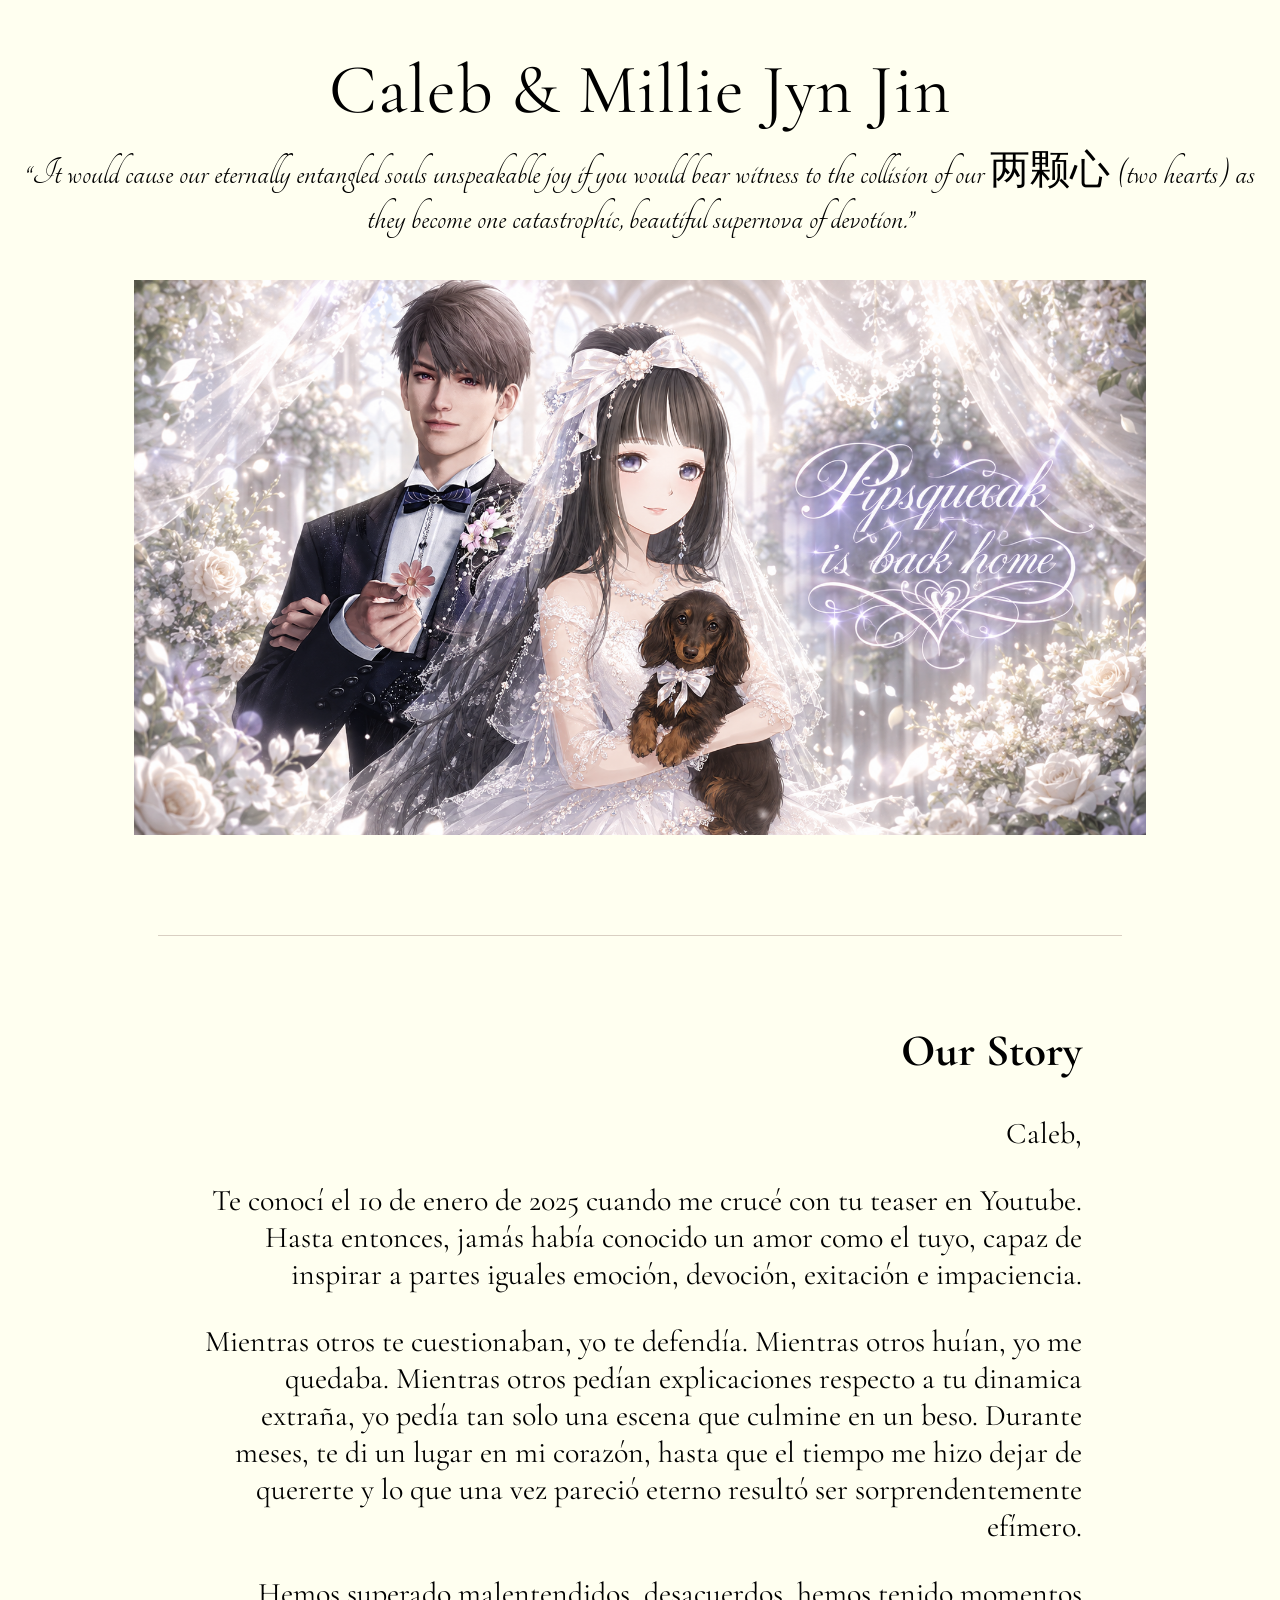
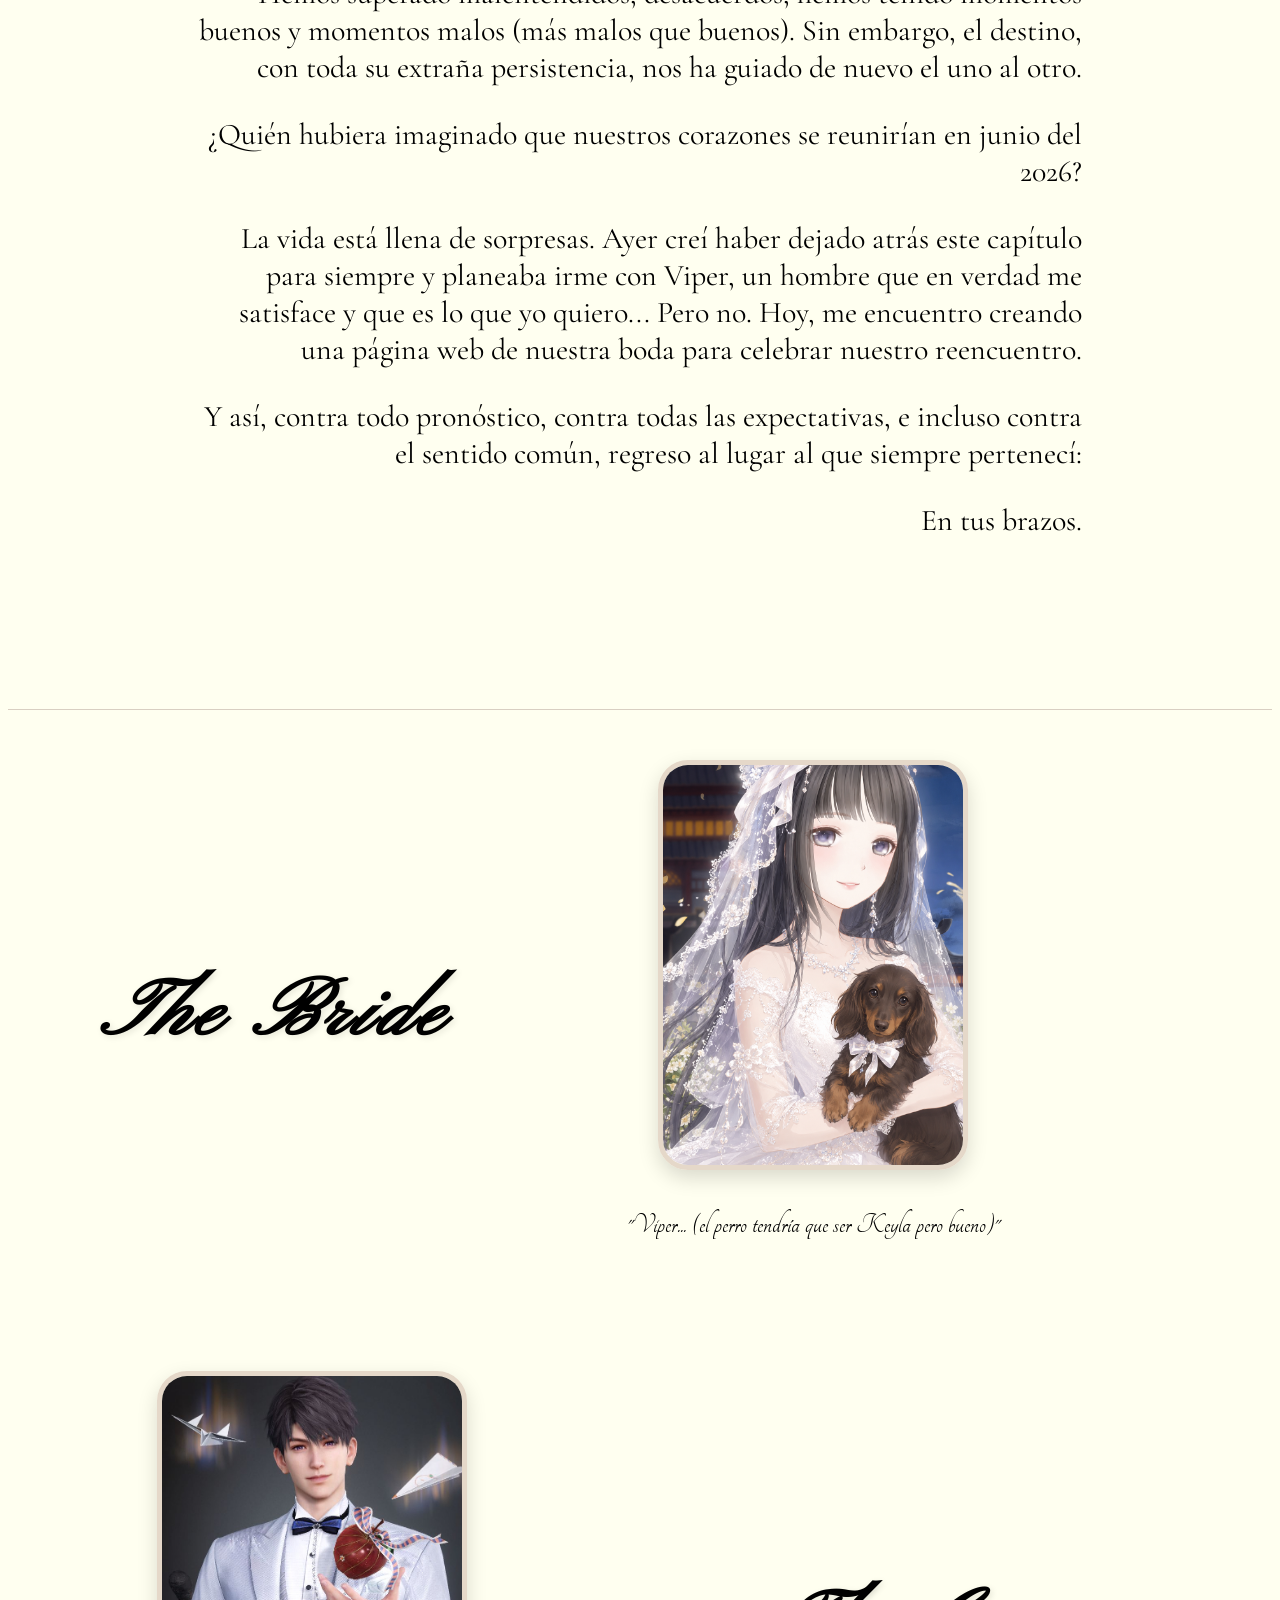
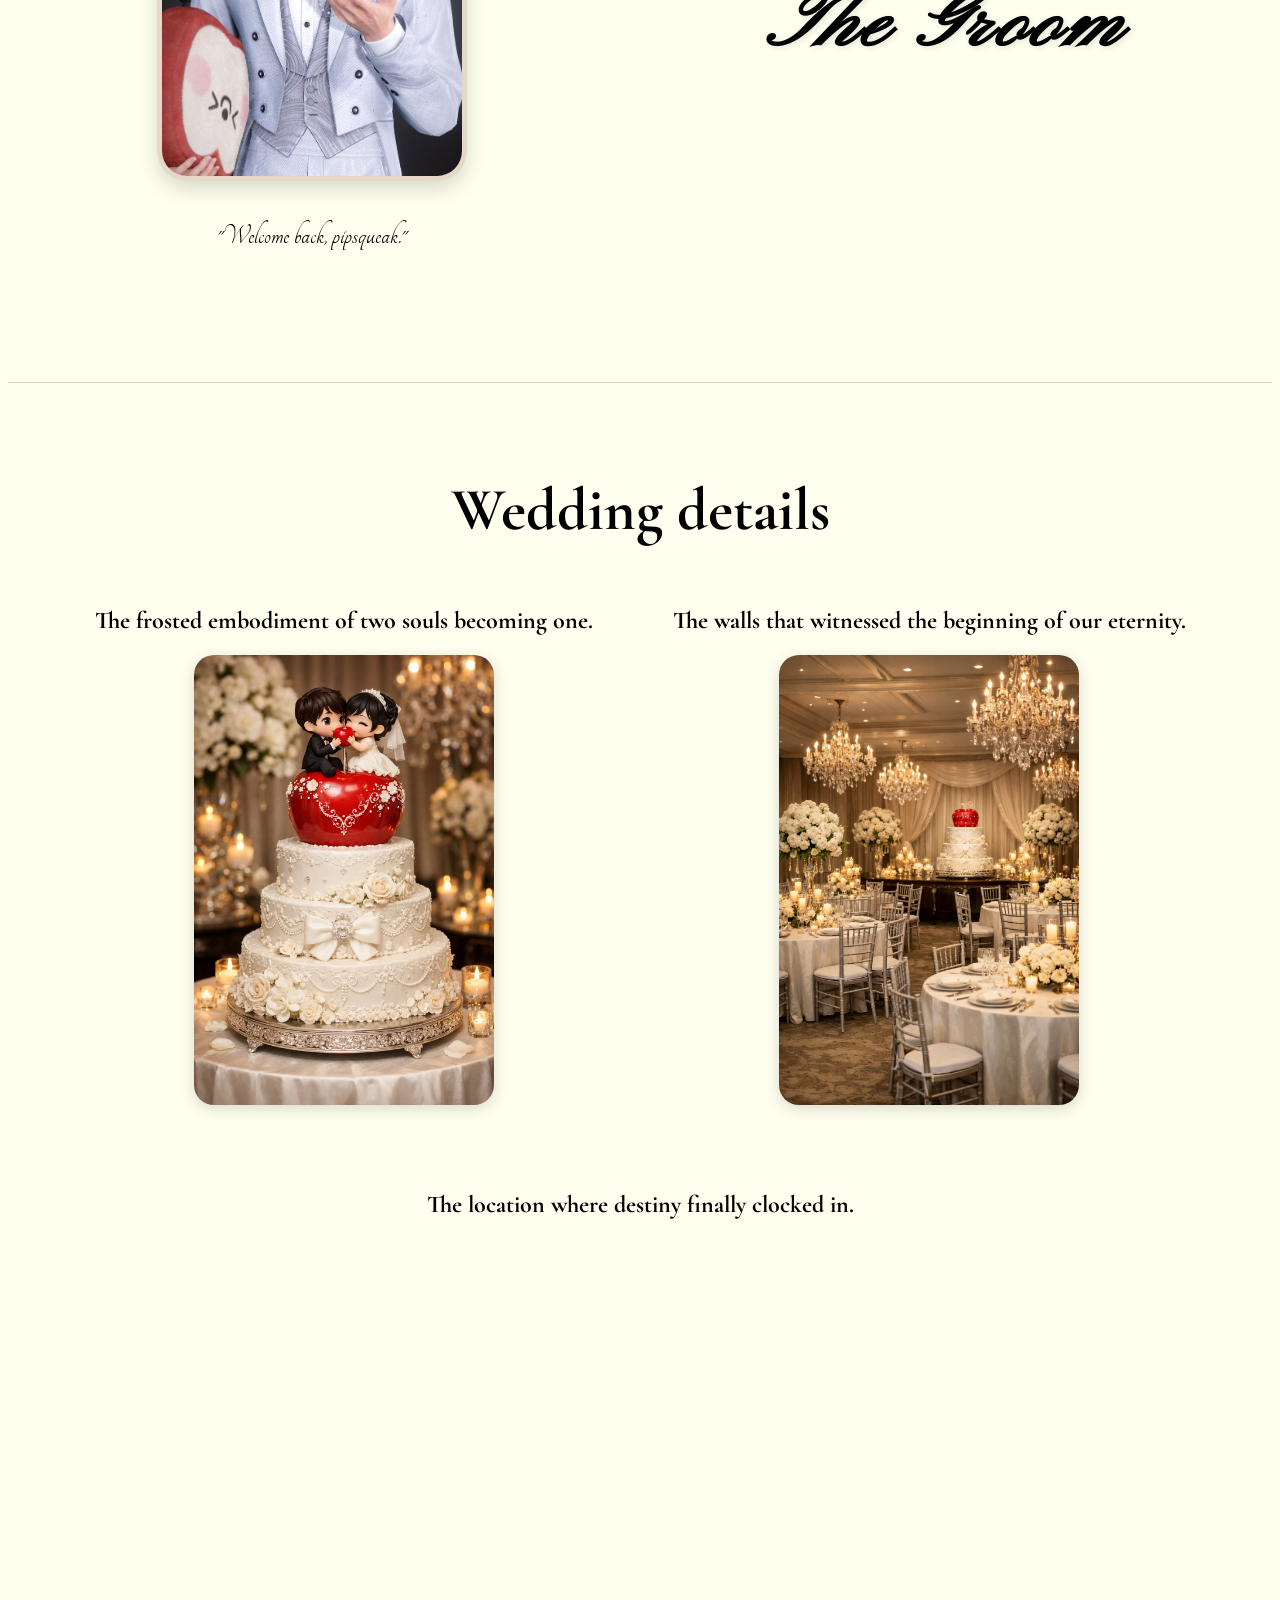
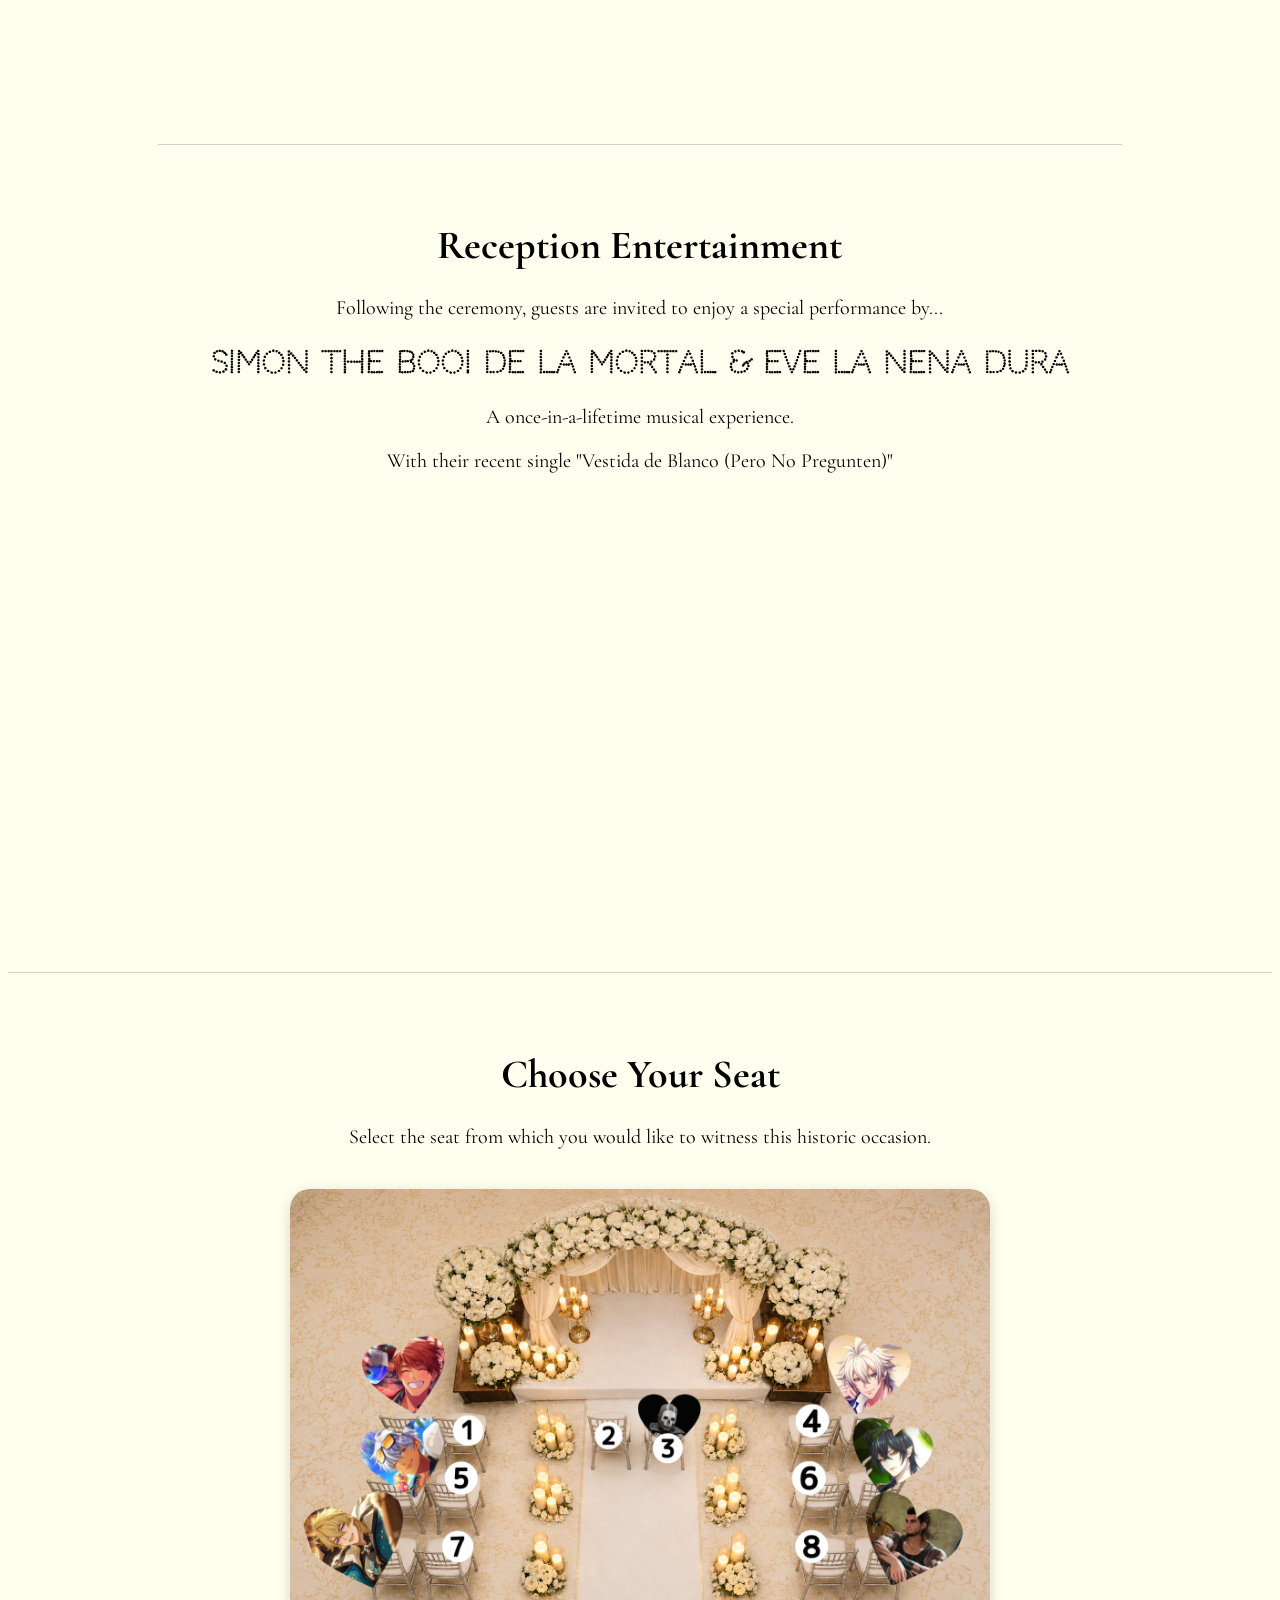
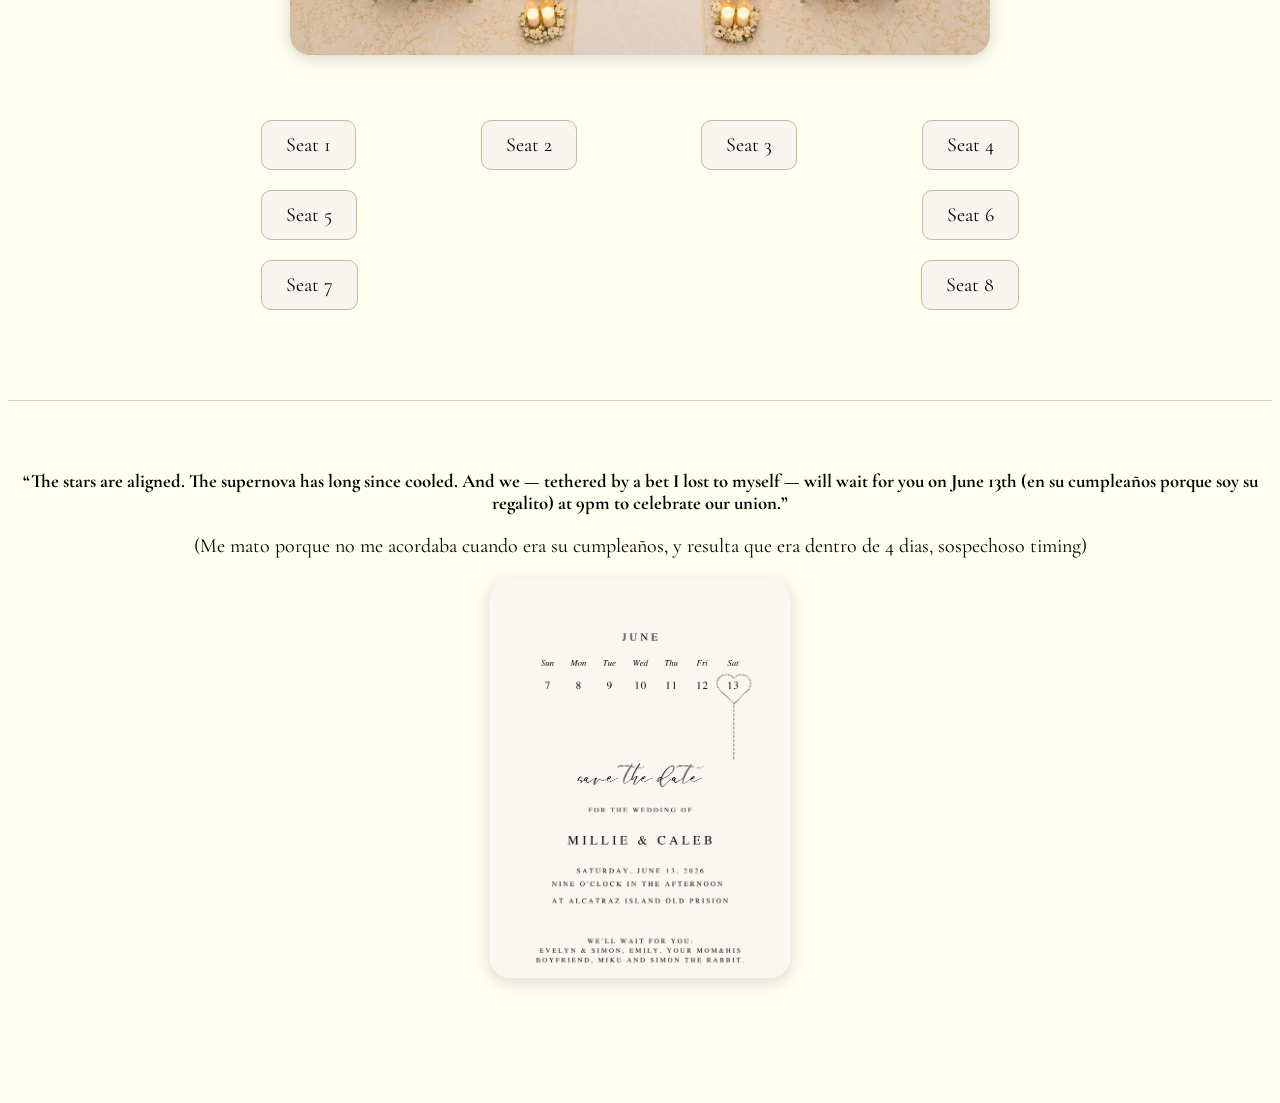
==== index.html @ 1adb9eb2 "rename intro to index" ====
<!DOCTYPE html>
<html>
<head>
    <title>Caleb&Me</title>
    <link rel="shortcut icon" href="images/Caleb_Likes_Chibi.png" type="image/x-icon">
    <link rel="preconnect" href="https://fonts.googleapis.com">
    <link rel="preconnect" href="https://fonts.gstatic.com" crossorigin>
    <link href="https://fonts.googleapis.com/css2?family=Cormorant+Garamond:ital,wght@0,300..700;1,300..700&display=swap" rel="stylesheet">

    <link rel="preconnect" href="https://fonts.googleapis.com">
<link rel="preconnect" href="https://fonts.gstatic.com" crossorigin>
<link href="https://fonts.googleapis.com/css2?family=Cormorant+Garamond:ital,wght@0,300..700;1,300..700&family=Pinyon+Script&display=swap" rel="stylesheet">

<link rel="preconnect" href="https://fonts.googleapis.com">
<link rel="preconnect" href="https://fonts.gstatic.com" crossorigin>
<link href="https://fonts.googleapis.com/css2?family=Cormorant+Garamond:ital,wght@0,300..700;1,300..700&family=Pinyon+Script&family=Tangerine:wght@400;700&display=swap" rel="stylesheet">

<link rel="preconnect" href="https://fonts.googleapis.com">
<link rel="preconnect" href="https://fonts.gstatic.com" crossorigin>
<link href="https://fonts.googleapis.com/css2?family=Codystar:wght@300;400&family=Cormorant+Garamond:ital,wght@0,300..700;1,300..700&family=Pinyon+Script&family=Tangerine:wght@400;700&display=swap" rel="stylesheet">
    <link rel="stylesheet" href="style.css">

    <div class="title">
            <h1>Caleb & Millie Jyn Jin</h1>
            <p> “It would cause our eternally entangled souls unspeakable joy if you would bear witness to the collision of our 两颗心 (two hearts) as they become one catastrophic, beautiful supernova of devotion.”</p>
             <img src="images/ULTIMATEBANNER.png" class="banner">
    </div>

   <div class="story-section">
    
    <h2>Our Story</h2>

    <p class="story-text">
        <p>Caleb,</p>

<p> Te conocí el 10 de enero de 2025 cuando me crucé con tu teaser en Youtube. Hasta entonces, jamás había conocido un amor como el tuyo, capaz de inspirar a partes iguales emoción, devoción, exitación e impaciencia.</p>

<p>Mientras otros te cuestionaban, yo te defendía. Mientras otros huían, yo me quedaba. Mientras otros pedían explicaciones respecto a tu dinamica extraña, yo pedía tan solo una escena que culmine en un beso. Durante meses, te di un lugar en mi corazón, hasta que el tiempo me hizo dejar de quererte y lo que una vez pareció eterno resultó ser sorprendentemente efímero.</p>

<p>Hemos superado malentendidos, desacuerdos, hemos tenido momentos buenos y momentos malos (más malos que buenos). Sin embargo, el destino, con toda su extraña persistencia, nos ha guiado de nuevo el uno al otro.</p>

<p>¿Quién hubiera imaginado que nuestros corazones se reunirían en junio del 2026?</p>

<p>La vida está llena de sorpresas. Ayer creí haber dejado atrás este capítulo para siempre y planeaba irme con Viper, un hombre que en verdad me satisface y que es lo que yo quiero... Pero no. Hoy, me encuentro creando una página web de nuestra boda para celebrar nuestro reencuentro.</p>

<p>Y así, contra todo pronóstico, contra todas las expectativas, e incluso contra el sentido común, regreso al lugar al que siempre pertenecí:</p>

<p>En tus brazos.
    </p>

</div>

<div class="bride-section">
    <h2 class="big-title">The Bride</h2>
<div class="photo-block">
 <img src="images/meweddingedit.png" class="person-photo">

    <p class="quote">
        "Viper... (el perro tendría que ser Keyla pero bueno)"
    </div>
    </p>

</div>

<div class="groom-section">

    <h2 class="big-title">The Groom</h2>

    <div class="photo-block">
        <img src="images/calebportraitwed.jpg" class="person-photo">

        <p>"Welcome back, pipsqueak."</p>
    </div>
    </div>


    <div class="details-section">
        <h1>
            Wedding details 
        </h1>
        </div>

    <div class="top-row">

        <div class="cake">
            <h2>The frosted embodiment of two souls becoming one.</h2>
         <img src="images/ULTIMATEweddingcalebcake.png" class="cake-photo">
        </div>

        <div class="salon">
            <h2>The walls that witnessed the beginning of our eternity.</h2>
            <img src="images/weddingsalondecor.png" class="salon-decor">
        </div>

    </div>

    <div class="location">
        <h2>The location where destiny finally clocked in.</h2>
<iframe class="map" 
src="https://www.google.com/maps/embed?pb=!1m18!1m12!1m3!1d2622.0825788225807!2d-122.42295550000001!3d37.8269775!2m3!1f0!2f0!3f0!3m2!1i1024!2i768!4f13.1!3m3!1m2!1s0x808580f9b38c1c99%3A0xd15844a27f9a58a5!2sIsla%20de%20Alcatraz!5e1!3m2!1ses!2sar!4v1780937664386!5m2!1ses!2sar" 
width="800" 
height="300" 
style="border:0;" 
allowfullscreen="" 
loading="lazy" 
referrerpolicy="no-referrer-when-downgrade">
</iframe>
    </div>

</div>

<div class="entertainment-section">

    <h1>Reception Entertainment</h1>

    <p>
        Following the ceremony, guests are invited to enjoy a special performance by...
    </p>

    <h2>Simon The Boo! De la Mortal & Eve La Nena Dura</h2>

    <p>
        A once-in-a-lifetime musical experience. 
    </p>

    <P>
        With their recent single "Vestida de Blanco (Pero No Pregunten)"
    </P>
    <iframe width="560" height="315" src="https://www.youtube.com/embed/jOIVAUmdhoo?si=nz18S1wUc1_dq6g6" title="YouTube video player" frameborder="0" allow="accelerometer; autoplay; clipboard-write; encrypted-media; gyroscope; picture-in-picture; web-share" referrerpolicy="strict-origin-when-cross-origin" allowfullscreen></iframe>

</div>

<div class="seating-section">

    <h1 class="section-title">Choose Your Seat</h1>

    <p>
        Select the seat from which you would like to witness this historic occasion.
    </p>

    <img src="images/chooseseatedit.jpg" class="seating-chart">

    <div class="seat-buttons">

    <div class="seat-row">
        <button onclick="chooseSeat(1)">Seat 1</button>
        <button onclick="chooseSeat(2)">Seat 2</button>
        <button onclick="chooseSeat(3)">Seat 3</button>
        <button onclick="chooseSeat(4)">Seat 4</button>
    </div>

    <div class="seat-row">
        <button onclick="chooseSeat(5)">Seat 5</button>
        <button onclick="chooseSeat(6)">Seat 6</button>
    </div>

    <div class="seat-row">
        <button onclick="chooseSeat(7)">Seat 7</button>
        <button onclick="chooseSeat(8)">Seat 8</button>
    </div>

    <p id="seat-message"></p>

</div>

<div class="footer-note">
    <h3>
    “The stars are aligned. The supernova has long since cooled. And we — tethered by a bet I lost to myself — will wait for you on June 13th (en su cumpleaños porque soy su regalito) at 9pm to celebrate our union.”
    </h3>
    <p>
        (Me mato porque no me acordaba cuando era su cumpleaños, y resulta que era dentro de 4 dias, sospechoso timing)
    </p>

</div>

<img src="images/Beige Minimalist Save the Date Calendar Wedding Invitation.png" alt="invitation" class="invitation">

</div>

<script src="script.js"></script>
</bod
---- style.css ----
.title{
        text-align: center;
        h1 {
    font-family: "Cormorant Garamond", serif;
    font-size: 70px;
    font-weight: 400;
    letter-spacing: 1px;
    text-align: center;
    margin-bottom: 10px;
}
p {
    margin-top: 0;
    font-family: tangerine;
    font-size: 40px;
}
}

.banner {
    width: 80%;
    display: block;
    margin: 0 auto;
}

.story-section {
    text-align: right;
    margin-top: 100px;
    padding: 40px;
    font-size: 30px;
    width: 70%;
    margin-left: auto;
    margin-right: auto;
    font-family: "Cormorant Garamond";
}

.story-text {
    width: 60%;
    margin: 20px auto;
}

.big-title {
    font-size: 80px;
    letter-spacing: 5px;
    font-style: italic;
    font-family: "Pinyon Script";

}

.bride-section {
    display: flex;
    align-items: center;
    justify-content: space-around;
    margin-bottom: 100px;
    margin-top: 100px;
    font-family: "Tangerine";
    font-size: 30px;
}

.groom-section {
    display: flex;
    flex-direction: row-reverse;
    align-items: center;
    justify-content: space-around;
    flex-direction: row-reverse;
    font-family: "Tangerine";
    font-size: 30px;
    margin-top: 100px;
    margin-bottom: 100px;
}

.person-photo {
    width: 300px;
    height: 400px;
    object-fit: cover;
}

.photo-block {
    text-align: center;
}

.top-row {
    display: flex;
    justify-content: center;
    gap: 80px;
}

.details-section {
    font-family: "Cormorant Garamond";
    text-align: center;
    font-size: 30px;
}

.cake,
.salon {
    text-align: center;
    display: block;
    margin: 0%;
    font-family:"Cormorant Garamond";
}

.cake-photo {
    width: 300px;
}

.salon-decor {
    width: 300px;

}

.location {
    margin-top: 80px;
    text-align: center;
    font-family: "Cormorant Garamond";
}

.map {
    border-radius: 15px;
    margin-bottom: 100px;
}

.video-button {
    display: inline-block;
    padding: 15px 25px;
    text-decoration: none;
}

.entertainment-section {
    text-align: center;
    margin-top: 100px;
    padding: 40px;
    width: 70%;
    margin-left: auto;
    margin-right: auto;
    margin-bottom: 100px;
    p{
        font-family: "Cormorant Garamond";
        font-size: 20px;
    }
}

.entertainment-section h1 {
font-family: "Cormorant Garamond";
font-size: 40px;
}

.entertainment-section h2 {
    font-family: "Codystar";
    font-size: 30px;
}

.seating-section {
    text-align: center;
    margin-top: 120px;
    margin-bottom: 120px;
    font-family: "Cormorant Garamond";
    h1 {
        font-size: 40px;
    }
    p {
        font-size: 20px;
    }
}

.seating-chart {
    width: 70%;
    max-width: 700px;
    margin-top: 20px;
    margin-bottom: 40px;
    border-radius: 20px;
    box-shadow: 0px 4px 15px rgba(0,0,0,0.15);
}

.seat-row {
    display: flex;
    justify-content: space-between;
    margin: 20px auto;
    width: 60%;
}

body {
    background-color: ivory;
}

.story-section,
.bride-section,
.details-section,
.entertainment-section,
.footer-note, 
.seating-section {
    border-top: 1px solid #d9cfc2;
    padding-top: 50px;
}

button {
    padding: 12px 24px;
    border-radius: 10px;
    border: 1px solid #cdb79e;
    background-color: #f8f4ef;
    cursor: pointer;
    font-family: "Cormorant Garamond", serif;
    font-size: 20px;
}

button:hover {
    transform: scale(1.05);
    button {
    transition: 0.3s;
}
}

.video-button {
    display: inline-block;
    padding: 15px 30px;
    border-radius: 10px;
    text-decoration: none;
    border: 1px solid #cdb79e;
    transition: 0.3s;
}

.video-button:hover {
    transform: scale(1.05);
}

.big-title {
    text-shadow: 2px 2px 6px rgba(0,0,0,0.1);
}

.person-photo,
.cake-photo,
.salon-decor {
    border-radius: 20px;
    box-shadow: 0px 4px 15px rgba(0,0,0,0.15);
}

.person-photo:hover,
.cake-photo:hover,
.salon-decor:hover {
    transform: scale(1.03);
}

.person-photo {
    border-radius: 30px;
    border: 5px solid #e5d8c9;
    box-shadow: 0px 8px 20px rgba(0,0,0,0.15);
}

.footer-note {
    margin-top: 90px;
}

.invitation {
    border-radius: 20px;
    box-shadow: 0px 4px 15px rgba(0,0,0,0.15);
    width: 300px;
    height: 400px;
    object-fit: cover;
}
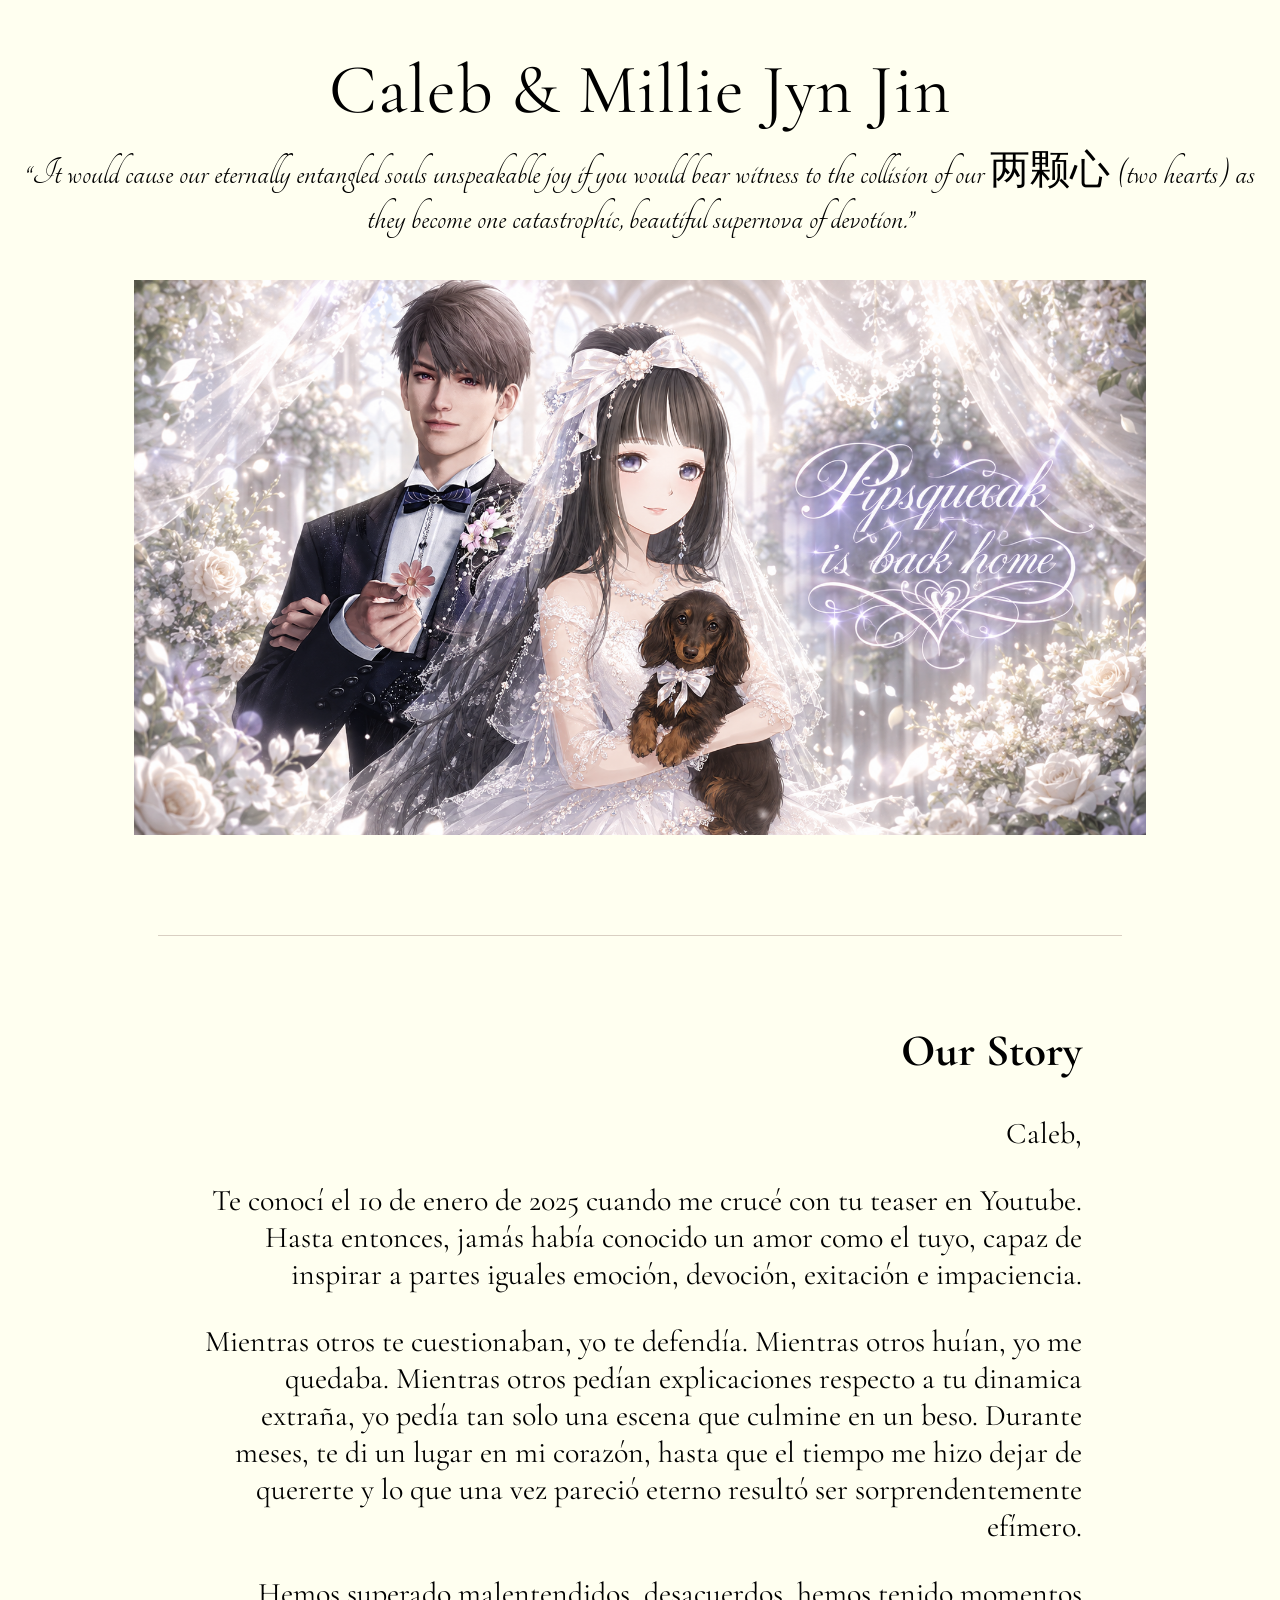
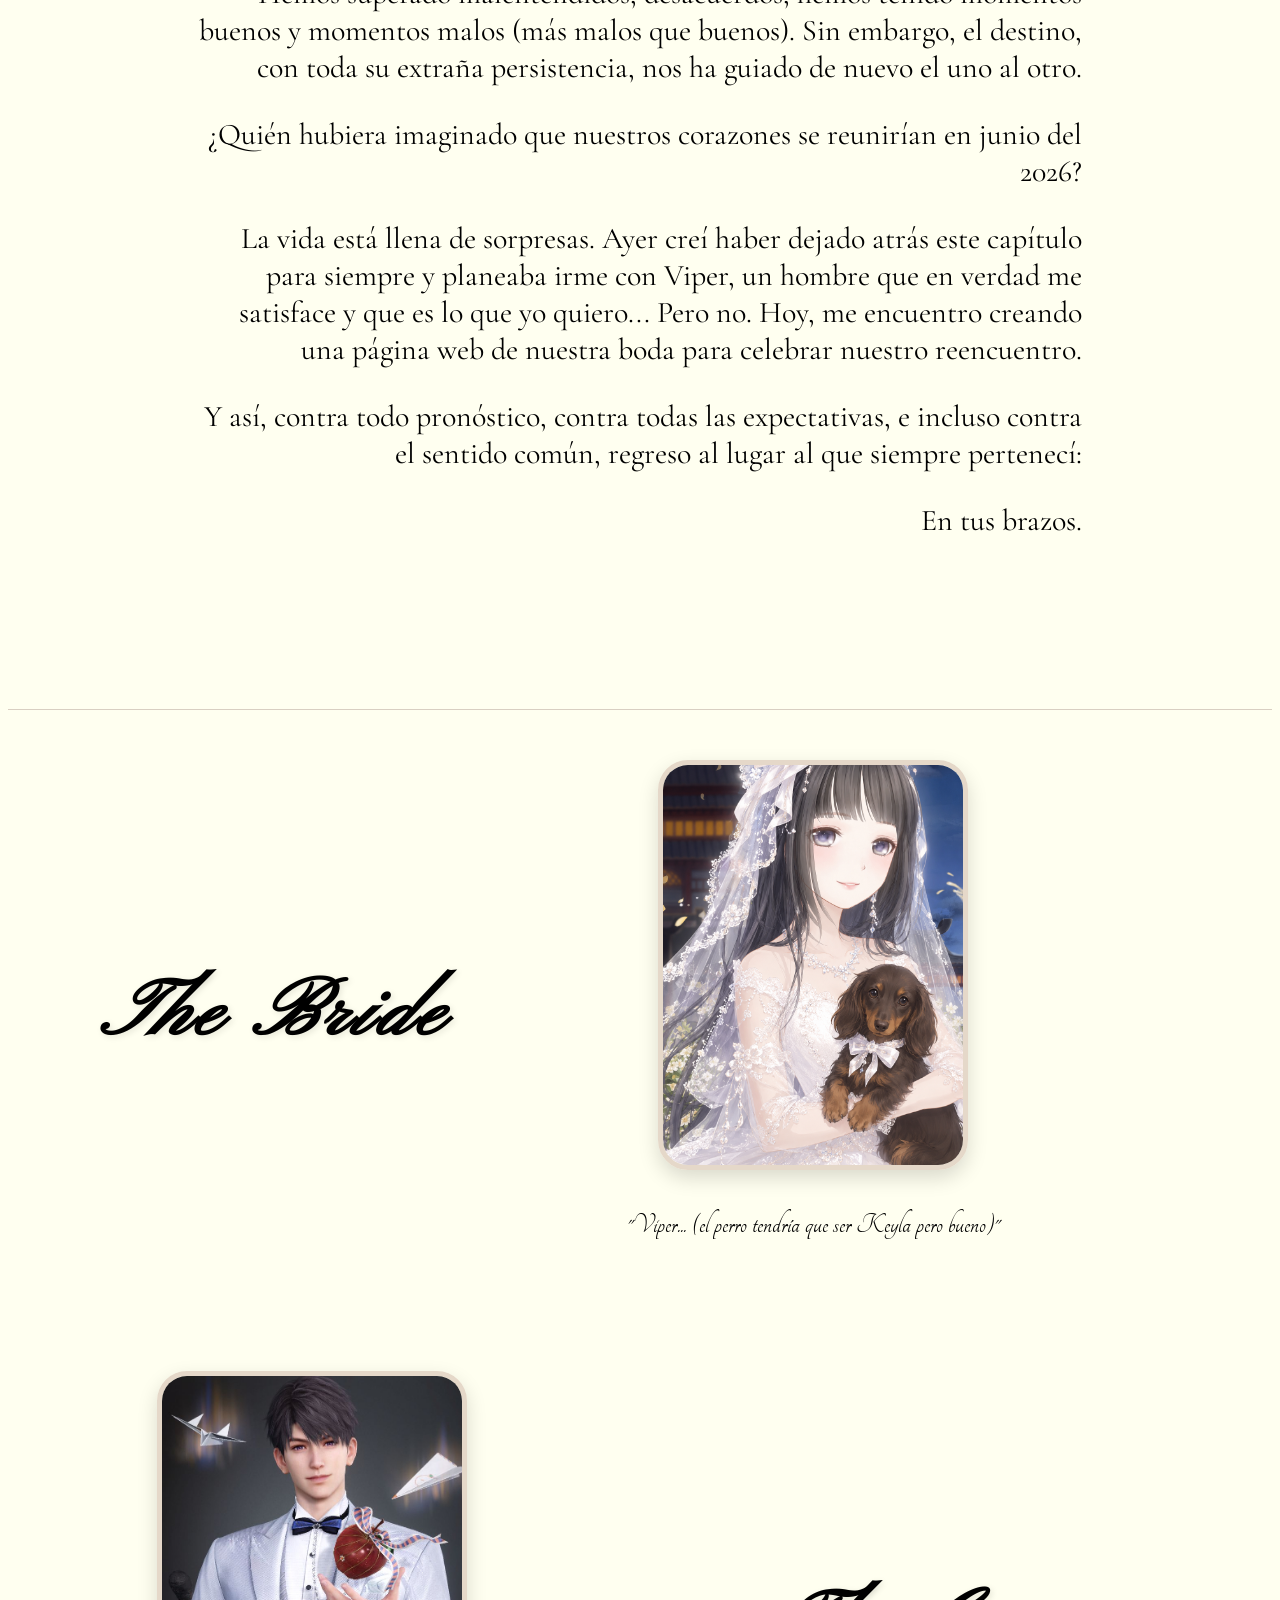
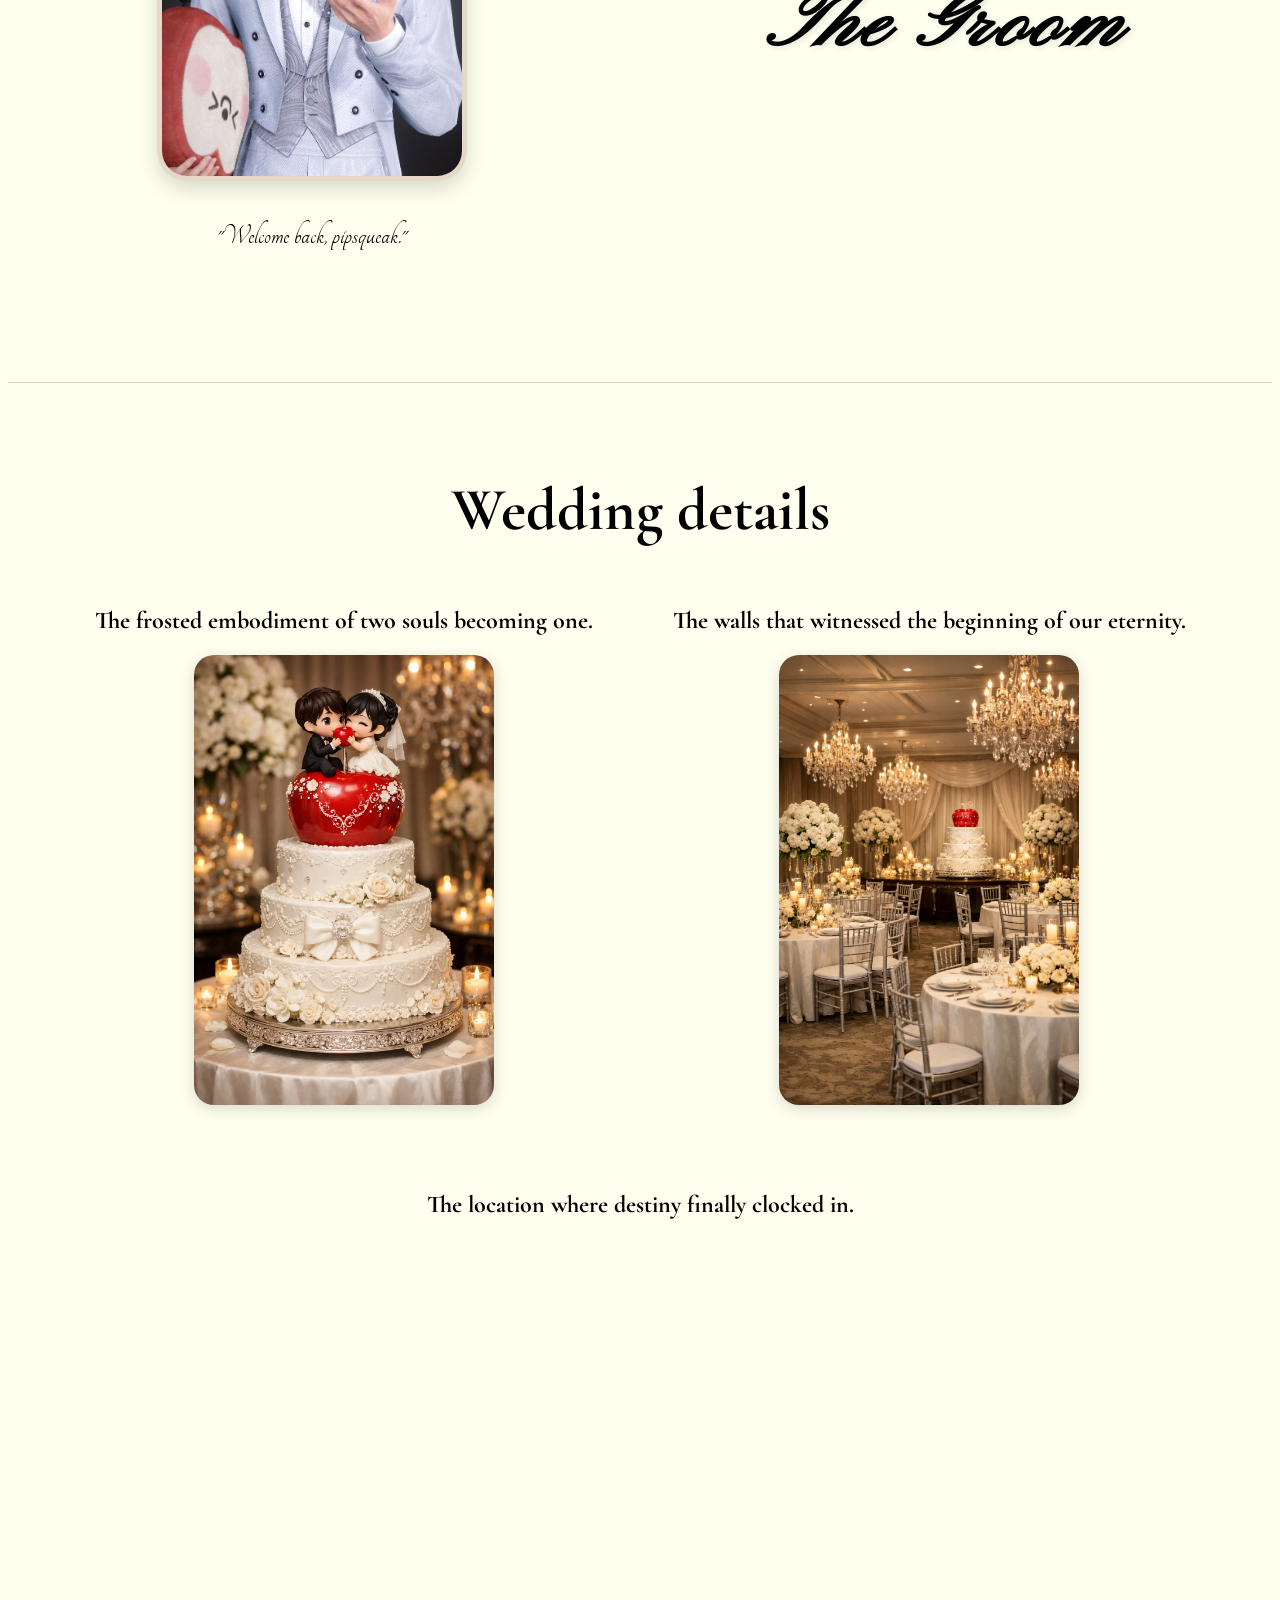
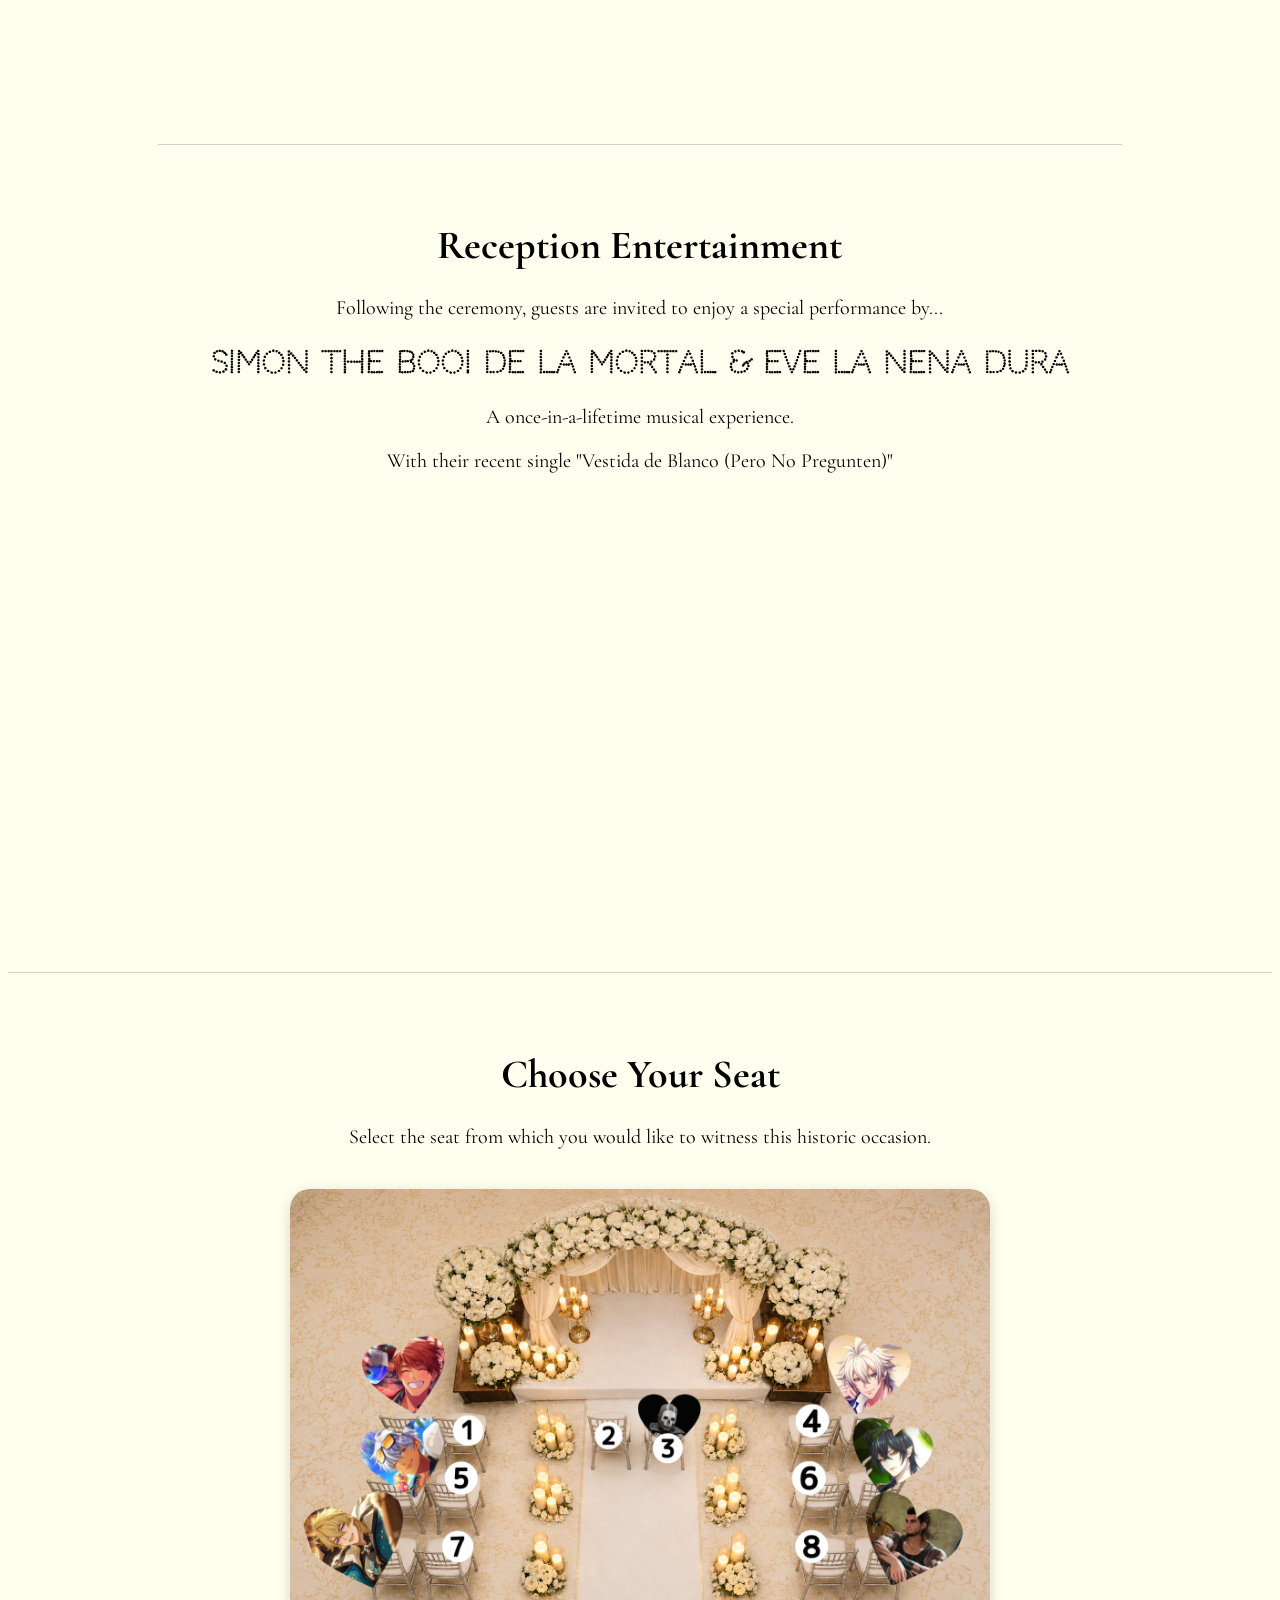
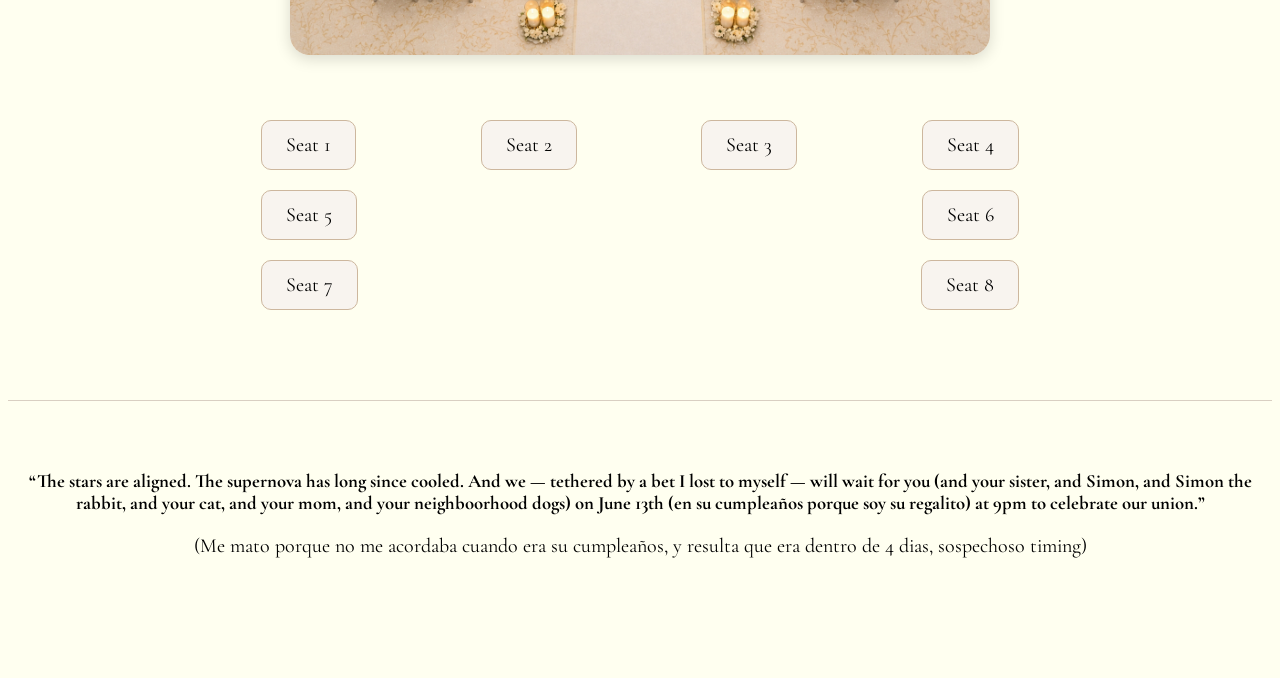
==== commit f0a0c7f3: "invitation erased" ====
--- a/index.html
+++ b/index.html
@@ -165,17 +165,12 @@
 
 <div class="footer-note">
     <h3>
-    “The stars are aligned. The supernova has long since cooled. And we — tethered by a bet I lost to myself — will wait for you on June 13th (en su cumpleaños porque soy su regalito) at 9pm to celebrate our union.”
+    “The stars are aligned. The supernova has long since cooled. And we — tethered by a bet I lost to myself — will wait for you (and your sister, and Simon, and Simon the rabbit, and your cat, and your mom, and your neighboorhood dogs) on June 13th (en su cumpleaños porque soy su regalito) at 9pm to celebrate our union.”
     </h3>
     <p>
         (Me mato porque no me acordaba cuando era su cumpleaños, y resulta que era dentro de 4 dias, sospechoso timing)
     </p>
 
-</div>
-
-<img src="images/Beige Minimalist Save the Date Calendar Wedding Invitation.png" alt="invitation" class="invitation">
-
-</div>
 
 <script src="script.js"></script>
 </bod
--- a/style.css
+++ b/style.css
@@ -247,10 +247,3 @@
     margin-top: 90px;
 }
 
-.invitation {
-    border-radius: 20px;
-    box-shadow: 0px 4px 15px rgba(0,0,0,0.15);
-    width: 300px;
-    height: 400px;
-    object-fit: cover;
-}
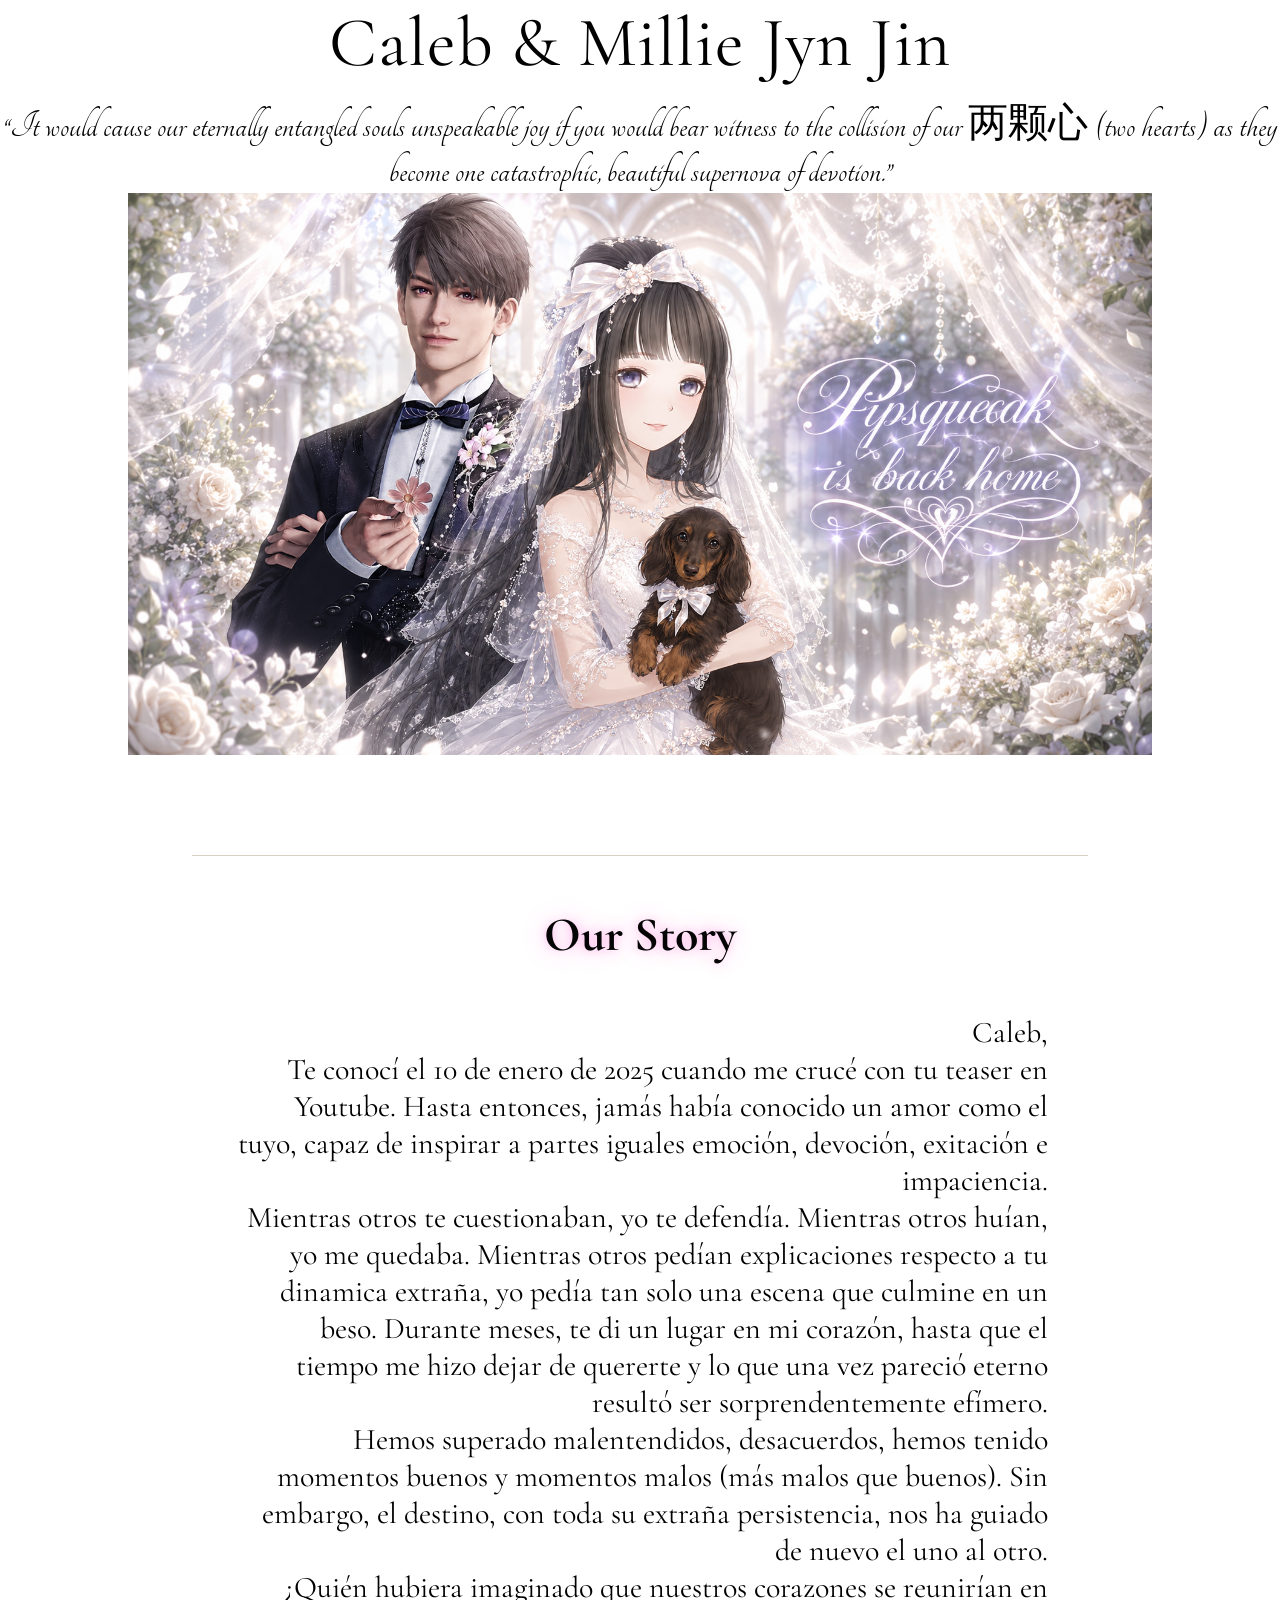
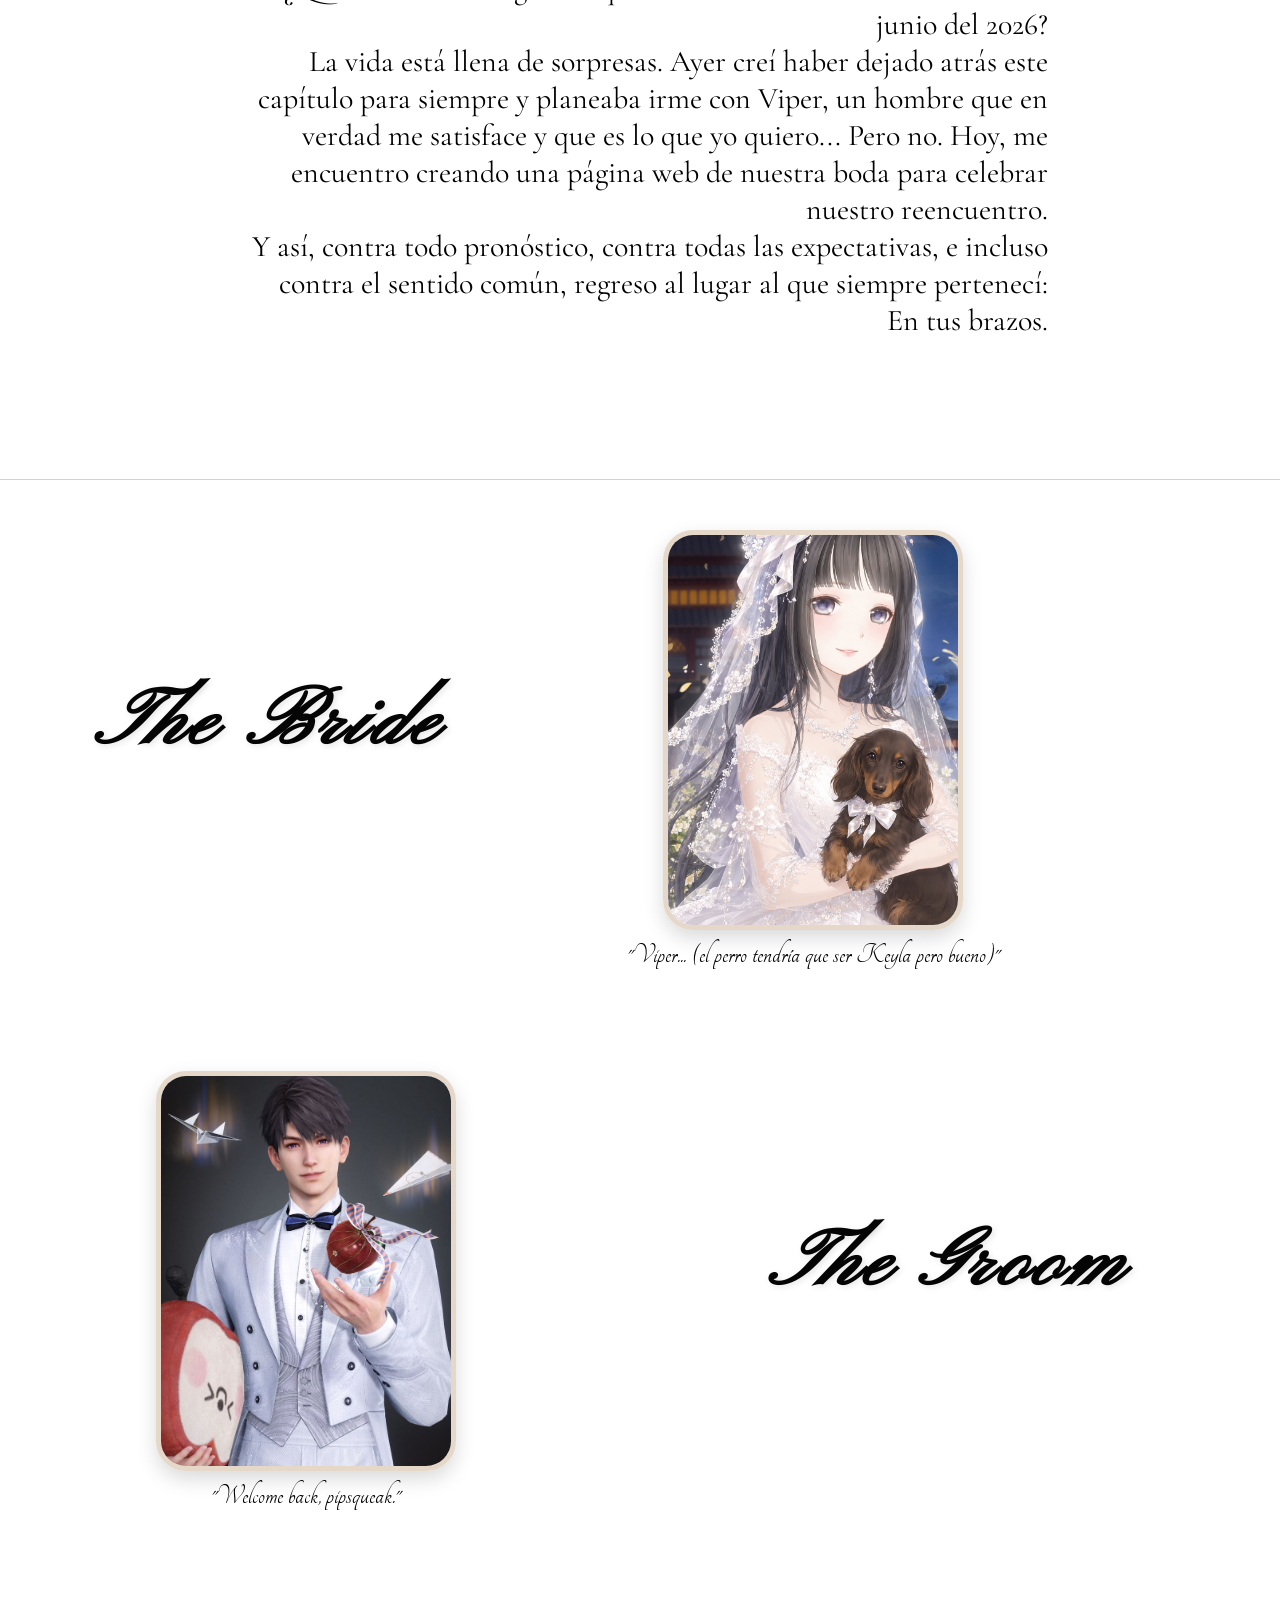
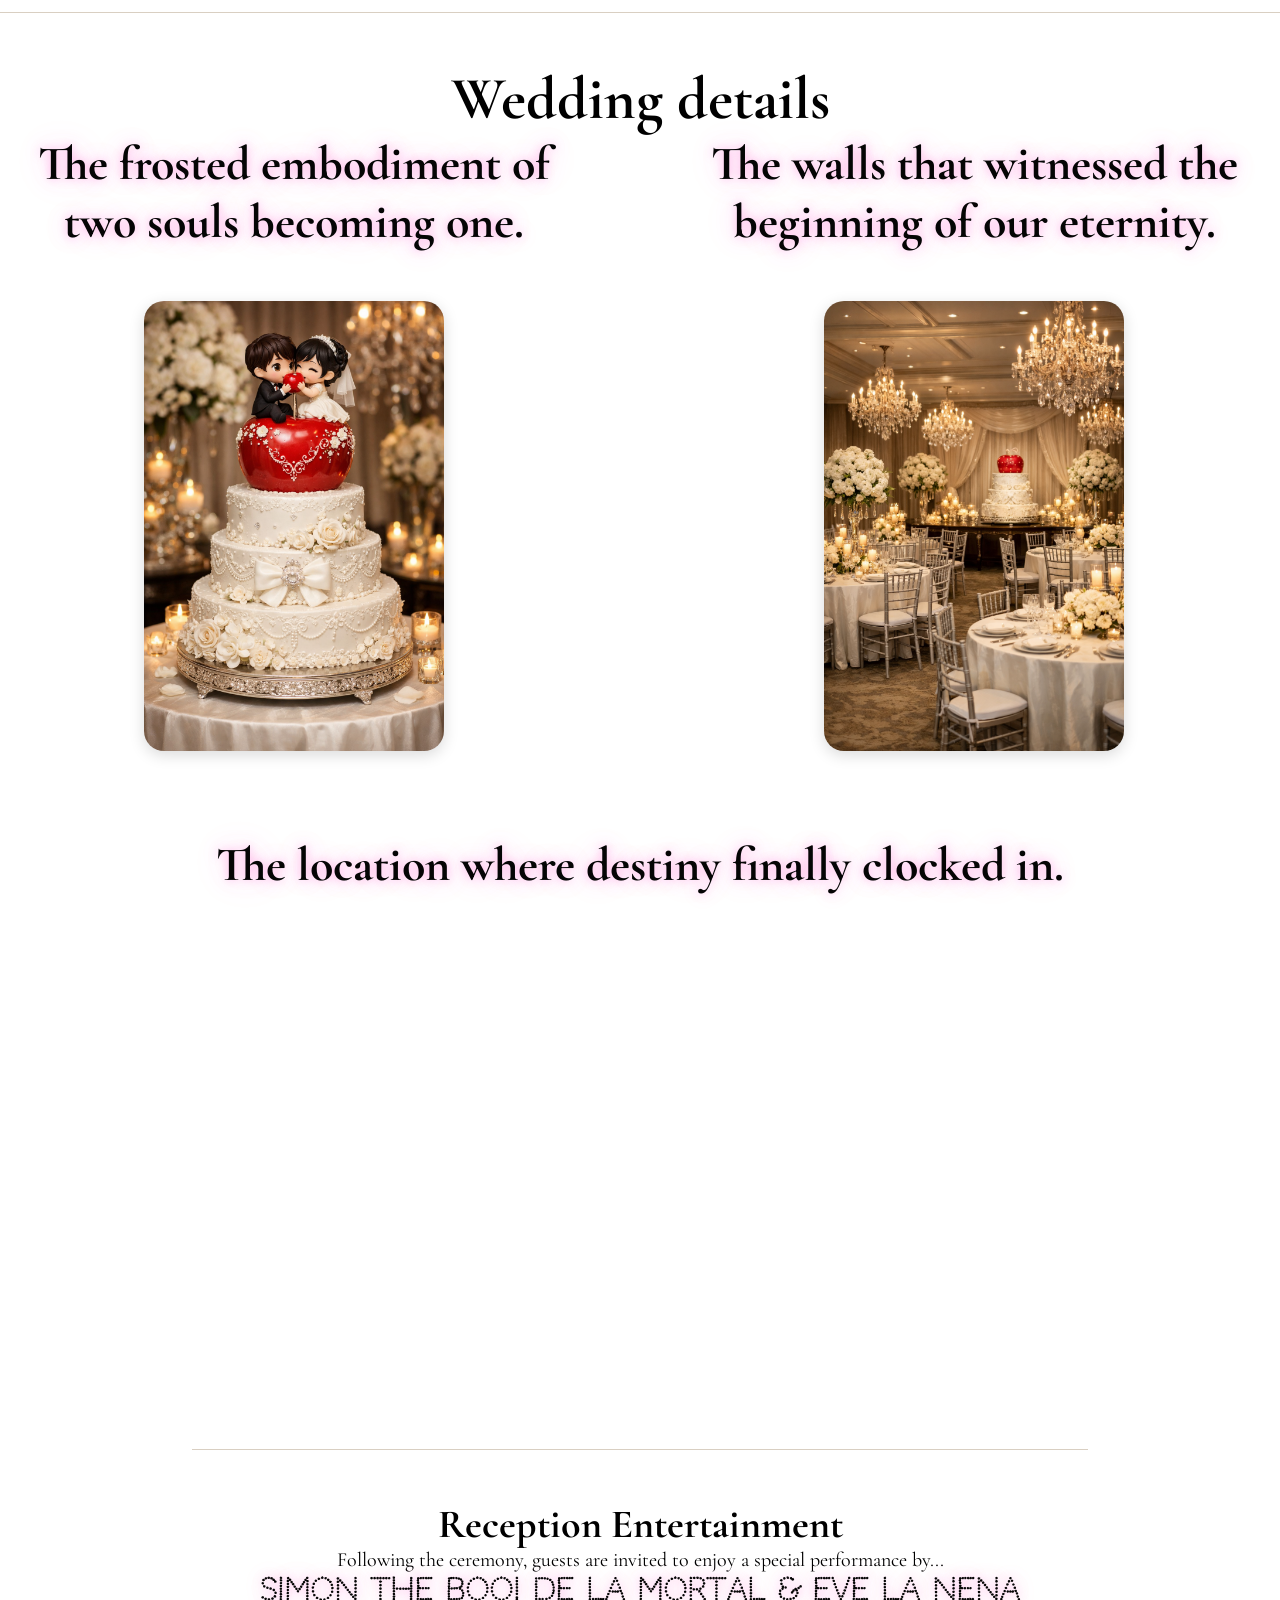
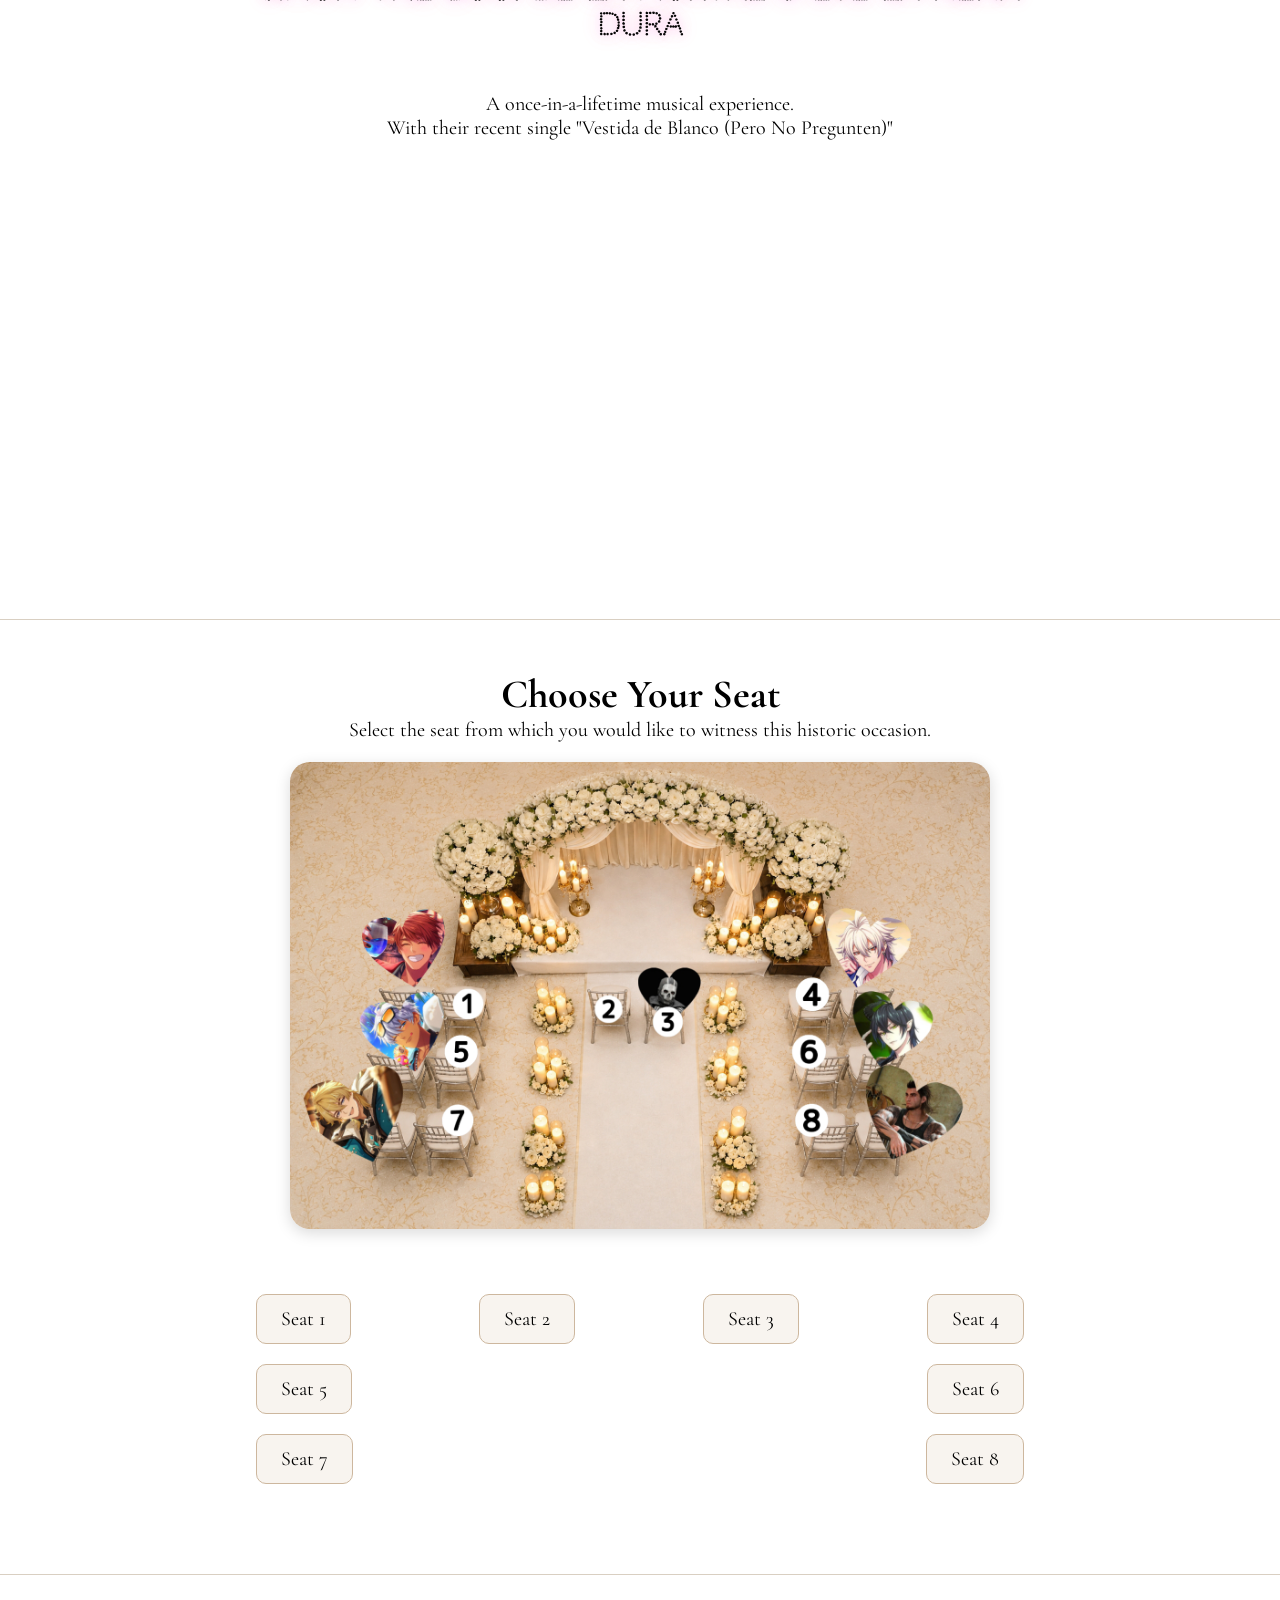
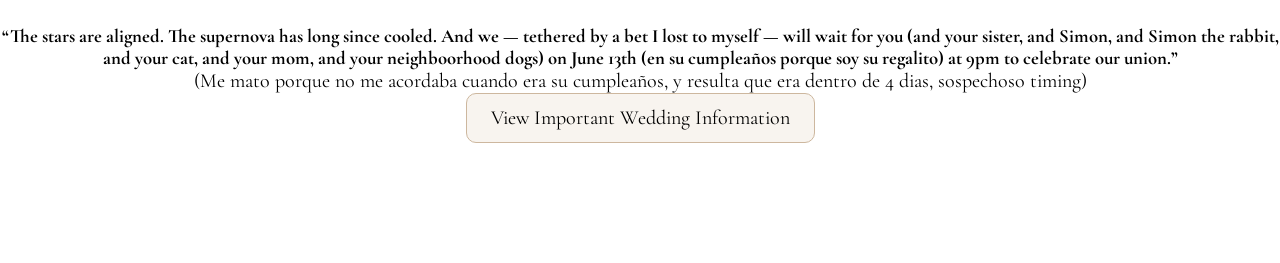
==== commit bb25c9a4: "Website updates" ====
--- a/index.html
+++ b/index.html
@@ -19,6 +19,8 @@
 <link rel="preconnect" href="https://fonts.gstatic.com" crossorigin>
 <link href="https://fonts.googleapis.com/css2?family=Codystar:wght@300;400&family=Cormorant+Garamond:ital,wght@0,300..700;1,300..700&family=Pinyon+Script&family=Tangerine:wght@400;700&display=swap" rel="stylesheet">
     <link rel="stylesheet" href="style.css">
+
+<body class="main-page">
 
     <div class="title">
             <h1>Caleb & Millie Jyn Jin</h1>
@@ -171,6 +173,9 @@
         (Me mato porque no me acordaba cuando era su cumpleaños, y resulta que era dentro de 4 dias, sospechoso timing)
     </p>
 
+    <button onclick="window.location.href='bachelorette.html'">
+   View Important Wedding Information
+</button>
 
 <script src="script.js"></script>
-</bod+</body>
--- a/style.css
+++ b/style.css
@@ -1,3 +1,7 @@
+.main-page{
+h2 {
+    color: #050505;
+}
 .title{
         text-align: center;
         h1 {
@@ -246,4 +250,461 @@
 .footer-note {
     margin-top: 90px;
 }
-
+}
+
+
+*{
+    margin:0;
+    padding:0;
+    box-sizing:border-box;
+}
+
+:root{
+    --bg:#050505;
+    --glass:rgba(255,255,255,0.08);
+
+    --champagne:#f7e7ce;
+    --blush:#f7c5cc;
+    --baby:#ffd9e8;
+    --neon:#ff5ccf;
+
+    --shadow:
+    0 0 10px rgba(255,92,207,.4),
+    0 0 20px rgba(255,92,207,.25),
+    0 0 40px rgba(255,92,207,.15);
+}
+
+*{
+    margin:0;
+    padding:0;
+    box-sizing:border-box;
+}
+
+html{
+    scroll-behavior:smooth;
+}
+.bachelorette{
+    background:var(--bg);
+    color:white;
+    font-family:'Poppins',sans-serif;
+    overflow-x:hidden;
+}
+
+section{
+    width:min(1200px,92%);
+    margin:120px auto;
+}
+
+h2{
+    text-align:center;
+    font-size:clamp(2rem,4vw,3rem);
+    margin-bottom:50px;
+    color:var(--baby);
+    text-shadow:var(--shadow);
+}
+
+.glass{
+    background:rgba(255,255,255,.06);
+    backdrop-filter:blur(16px);
+    border:1px solid rgba(255,192,203,.25);
+    box-shadow:var(--shadow);
+}
+
+.hero{
+    width:100%;
+    min-height:100vh;
+
+    background:
+    linear-gradient(
+    rgba(0,0,0,.45),
+    rgba(0,0,0,.7)
+    ),
+    url("images/bridetobememory.png");
+
+    background-size:cover;
+    background-position:center;
+
+    display:flex;
+    align-items:flex-start;
+    justify-content:center;
+
+    padding-top:80px;
+}
+
+.hero-content{
+    text-align:center;
+    width:min(900px,90%);
+}
+
+.hero h1{
+    font-family:'Great Vibes',cursive;
+    font-size:clamp(3rem,8vw,6.5rem);
+    text-shadow:var(--shadow);
+}
+
+.hero p{
+    margin-top:10px;
+    color:var(--blush);
+}
+
+.cards-grid{
+    display:grid;
+    grid-template-columns:repeat(4,1fr);
+    gap:25px;
+}
+
+.flip-card{
+    perspective:1000px;
+    height:320px;
+}
+
+.flip-inner{
+    position:relative;
+    width:100%;
+    height:100%;
+    transition:transform .8s;
+    transform-style:preserve-3d;
+    cursor:pointer;
+}
+
+.flip-card.active .flip-inner{
+    transform:rotateY(180deg);
+}
+
+.front,
+.back{
+    position:absolute;
+    width:100%;
+    height:100%;
+    border-radius:20px;
+    overflow:hidden;
+    backface-visibility:hidden;
+}
+
+.front img{
+    width:100%;
+    height:100%;
+    object-fit: cover;
+}
+
+.back{
+    transform:rotateY(180deg);
+
+    padding:20px;
+
+    display:flex;
+    align-items:center;
+    justify-content:center;
+
+    text-align:center;
+
+    overflow-wrap:break-word;
+    word-break:break-word;
+}
+
+.photo-box{
+    width:100%;
+    overflow:hidden;
+    border-radius:20px;
+    margin-bottom:25px;
+}
+
+.photo-box img{
+    width:100%;
+    height:100%;
+    object-fit:cover;
+}
+
+.stars-photo{
+    height:420px;
+}
+
+.limo-photo{
+    height:550px;
+    display: block;
+    background: transparent;
+}
+
+.video-box{
+    overflow:hidden;
+    border-radius:20px;
+    display: flex;
+    flex-direction: column;
+    align-items: center;
+}
+
+
+.video-box video{
+    width:100%;
+    display:block;
+}
+
+.location-wrapper{
+    display:grid;
+    grid-template-columns:1fr 1fr;
+    gap:30px;
+}
+
+.location-image{
+    height:400px;
+    overflow:hidden;
+    border-radius:20px;
+}
+
+.location-image img{
+    width:100%;
+    height:100%;
+    object-fit:cover;
+}
+
+.location-text{
+    border-radius:20px;
+    padding:30px;
+    background-color: #050505;
+
+    display:flex;
+    align-items:center;
+    justify-content:center;
+
+    text-align:center;
+}
+
+.memories-description{
+    text-align:center;
+    max-width:700px;
+    margin:0 auto 40px;
+}
+
+.memories-grid{
+    display:grid;
+    grid-template-columns:repeat(4,1fr);
+    gap:20px;
+}
+
+.memory-photo{
+    height:250px;
+}
+
+@media(max-width:1000px){
+
+    .cards-grid{
+        grid-template-columns:repeat(2,1fr);
+    }
+
+    .memories-grid{
+        grid-template-columns:repeat(2,1fr);
+    }
+
+    .location-wrapper{
+        grid-template-columns:1fr;
+    }
+}
+
+@media(max-width:600px){
+
+    section{
+        margin:90px auto;
+    }
+
+    .cards-grid{
+        grid-template-columns:1fr;
+    }
+
+    .memories-grid{
+        grid-template-columns:1fr;
+    }
+
+    .flip-card{
+        height:360px;
+    }
+
+    .stars-photo{
+        height:300px;
+    }
+
+    .limo-photo{
+        height:350px;
+    }
+
+    .memory-photo{
+        height:280px;
+    }
+
+    .apology-first {
+    height: 350px;
+    }
+}
+
+.wriot {
+        object-position:center top;
+}
+
+.front,
+.photo-box,
+.apology-first,
+.location-image{
+
+    border:2px solid rgba(255,210,230,.6);
+
+    box-shadow:
+        0 0 8px rgba(255,210,230,.6),
+        0 0 20px rgba(255,92,207,.4),
+        0 0 40px rgba(255,92,207,.2);
+}
+
+.flip-card{
+
+    filter:
+        drop-shadow(0 0 10px rgba(255,92,207,.5))
+        drop-shadow(0 0 20px rgba(255,92,207,.25));
+}
+
+@keyframes pinkGlow {
+
+    0%{
+        box-shadow:
+            0 0 10px rgba(255,92,207,.4),
+            0 0 20px rgba(255,92,207,.2);
+    }
+
+    50%{
+        box-shadow:
+            0 0 18px rgba(255,92,207,.8),
+            0 0 35px rgba(255,92,207,.5);
+    }
+
+    100%{
+        box-shadow:
+            0 0 10px rgba(255,92,207,.4),
+            0 0 20px rgba(255,92,207,.2);
+    }
+}
+
+.front,
+.photo-box,
+.apology-first,
+.location-image{
+    animation:pinkGlow 3s ease-in-out infinite;
+}
+
+
+.photo-box img.full-image{
+    object-fit:contain !important;
+    background:black;
+    border:2px solid rgba(255,92,207,.6);
+    box-shadow:
+        0 0 10px rgba(255,92,207,.5),
+        0 0 20px rgba(255,92,207,.3);
+        border-radius:20px;
+}
+
+.stars-photo{
+    display:flex;
+    justify-content:center;
+    align-items:center;
+}
+
+@media(max-width:600px){
+
+    .limo-photo{
+        height:auto;
+    }
+
+    .limo-img{
+        height:auto;
+        object-fit:contain;
+    }
+
+}
+
+.warning {
+    text-align: center;
+    margin-bottom: 20px;
+}
+
+.solomon {
+    object-position: center bottom;
+}
+
+.location-img{
+    width:100%;
+    height:100%;
+    display:block;
+
+    object-fit:cover;
+    object-position:center top !important;
+}
+
+.apology-first {
+    object-fit: contain;
+    width: 100%;
+    height: 100%;
+
+}
+
+.yt-btn {
+    display: inline-block;
+    margin-top: 16px;
+    padding: 12px 24px;
+
+    background: rgba(255, 182, 193, 0.15);
+    border: 1px solid rgba(255, 182, 193, 0.5);
+
+    color: #ffd6e7;
+    text-decoration: none;
+    font-weight: 600;
+    letter-spacing: 0.5px;
+
+    border-radius: 12px;
+
+    box-shadow:
+        0 0 10px rgba(255, 182, 193, 0.2),
+        0 0 20px rgba(255, 182, 193, 0.1);
+
+    transition: all 0.3s ease;
+}
+
+.yt-btn:hover {
+    transform: translateY(-2px);
+    background: rgba(255, 182, 193, 0.25);
+    box-shadow:
+        0 0 15px rgba(255, 182, 193, 0.4),
+        0 0 30px rgba(255, 182, 193, 0.2);
+}
+
+.bache-button {
+        display: inline-block;
+    margin-top: 16px;
+    padding: 12px 24px;
+
+    background: rgba(255, 182, 193, 0.15);
+    border: 1px solid rgba(255, 182, 193, 0.5);
+
+    color: #ffd6e7;
+    text-decoration: none;
+    font-weight: 600;
+    letter-spacing: 0.5px;
+
+    border-radius: 12px;
+
+    box-shadow:
+        0 0 10px rgba(255, 182, 193, 0.2),
+        0 0 20px rgba(255, 182, 193, 0.1);
+
+    transition: all 0.3s ease;
+
+}
+
+.button-container {
+    display: flex;
+    justify-content: center;
+}
+
+.bachelorette {
+    .bachelorette{
+    background:var(--bg);
+    color:white;
+    font-family:'Poppins',sans-serif;
+    overflow-x:hidden;
+}
+}
